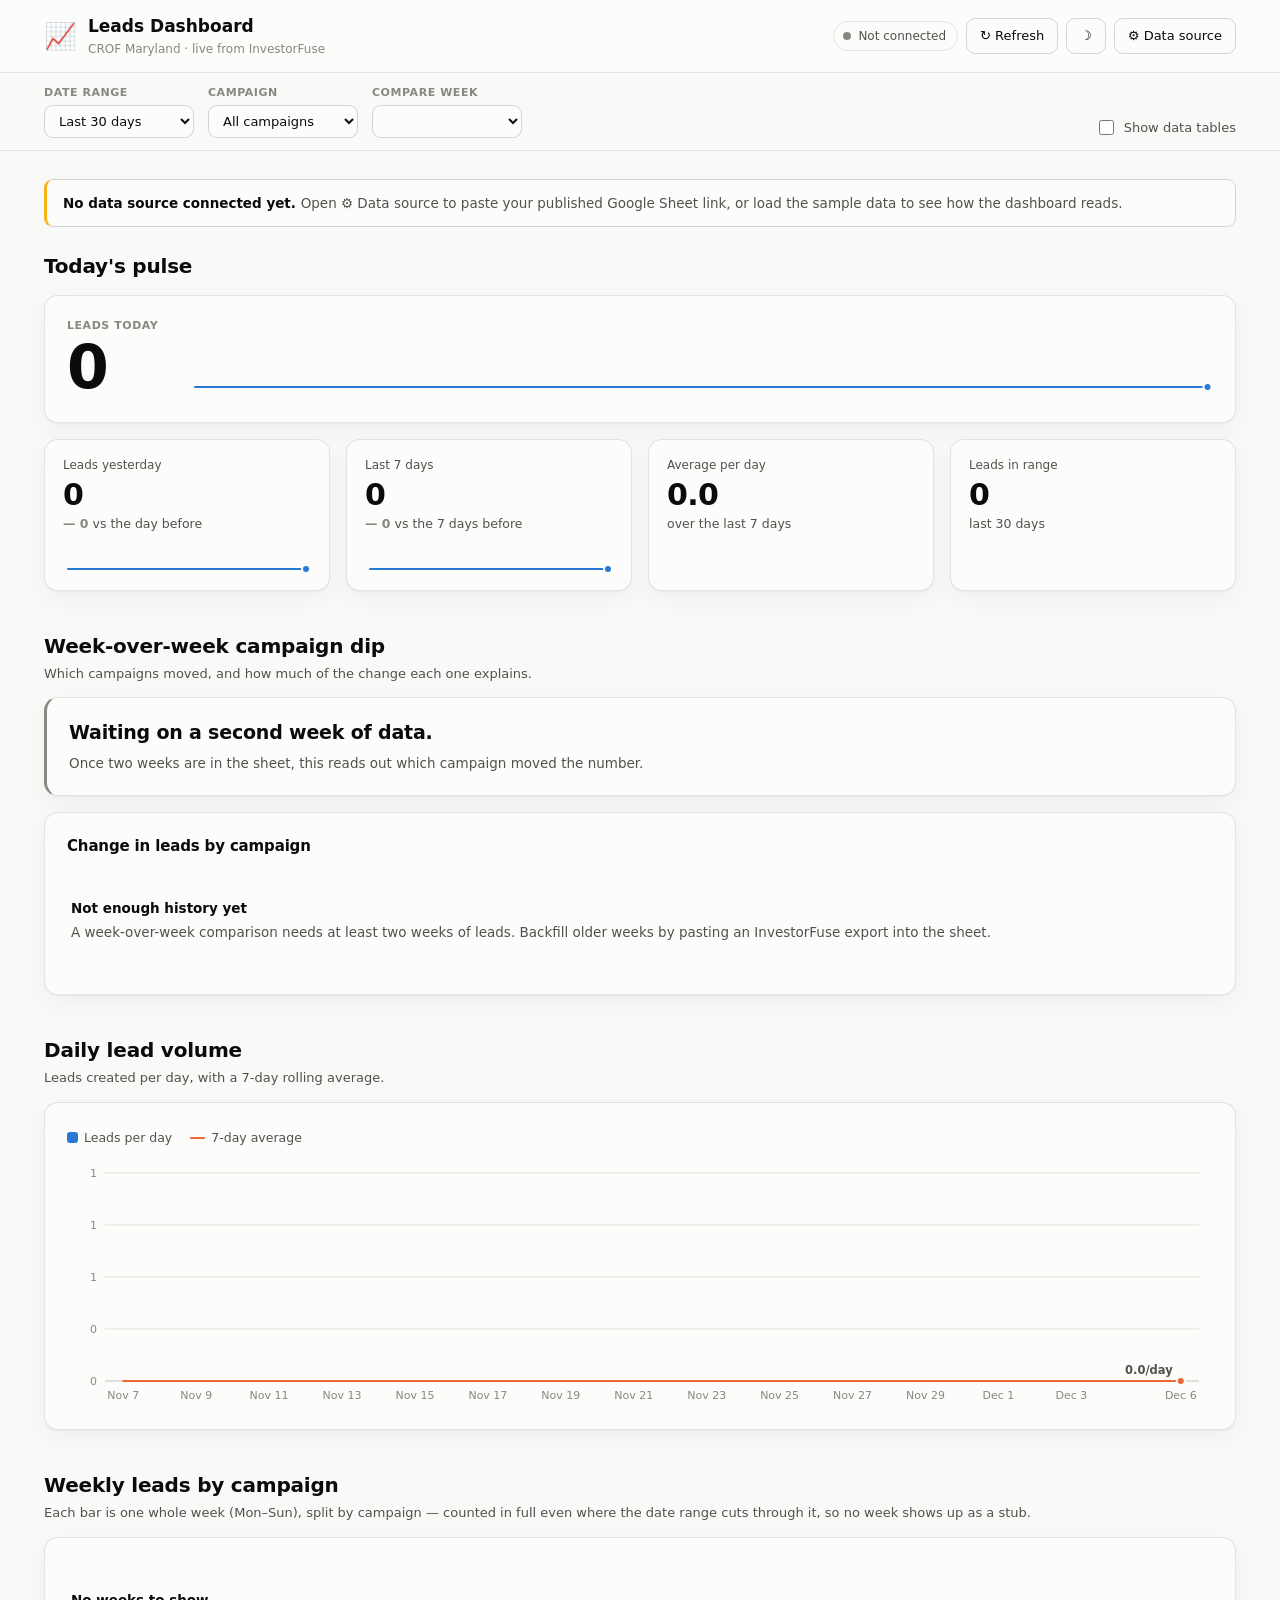
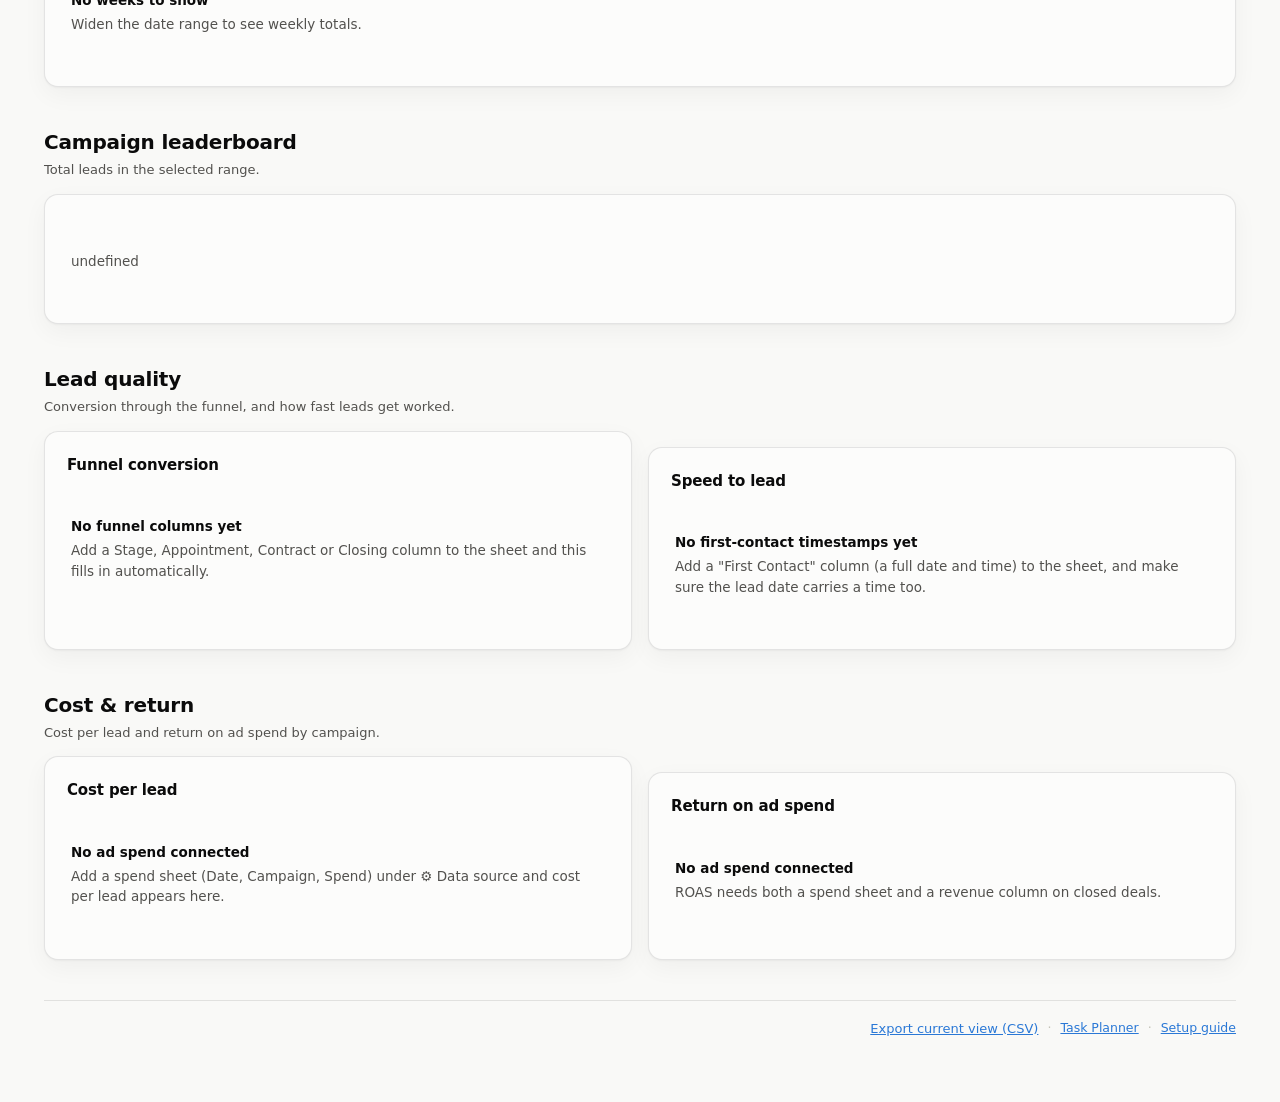
==== leads.html @ 11bb252b "Add live leads dashboard with week-over-week campaign dip analysis A standalone, presentation-ready " ====
<!DOCTYPE html>
<html lang="en">
<head>
<meta charset="UTF-8">
<meta name="viewport" content="width=device-width, initial-scale=1.0">
<title>Leads Dashboard — CROF Maryland</title>
<link rel="icon" href="data:image/svg+xml,<svg xmlns='http://www.w3.org/2000/svg' viewBox='0 0 100 100'><text y='.9em' font-size='90'>📈</text></svg>">
<link rel="stylesheet" href="leads.css">
</head>
<body>

<header class="topbar">
  <div class="topbar-inner">
    <div class="brand">
      <span class="brand-mark">📈</span>
      <span class="brand-text">
        <span class="brand-name">Leads Dashboard</span>
        <span class="brand-sub">CROF Maryland &middot; live from InvestorFuse</span>
      </span>
    </div>

    <div class="topbar-actions">
      <div class="live-pill" id="livePill" title="Data freshness">
        <span class="live-dot" id="liveDot" aria-hidden="true"></span>
        <span class="live-text" id="liveText">Connecting&hellip;</span>
      </div>
      <button class="btn btn-ghost" id="btnRefresh" title="Refresh now">&#8635; Refresh</button>
      <button class="btn btn-ghost" id="btnTheme" title="Toggle light / dark" aria-label="Toggle light or dark theme">&#9789;</button>
      <button class="btn btn-ghost" id="btnSettings" title="Data source settings">&#9881; Data source</button>
    </div>
  </div>
</header>

<!-- ══ One filter row, scoping everything below it ══ -->
<div class="filterbar">
  <div class="filterbar-inner">
    <label class="field">
      <span class="field-label">Date range</span>
      <select id="fltRange">
        <option value="7">Last 7 days</option>
        <option value="30" selected>Last 30 days</option>
        <option value="90">Last 90 days</option>
        <option value="mtd">Month to date</option>
        <option value="all">All time</option>
      </select>
    </label>

    <label class="field">
      <span class="field-label">Campaign</span>
      <select id="fltCampaign">
        <option value="__all__">All campaigns</option>
      </select>
    </label>

    <label class="field">
      <span class="field-label">Compare week</span>
      <select id="fltWeek"></select>
    </label>

    <div class="filterbar-spacer"></div>

    <label class="switch">
      <input type="checkbox" id="fltTables">
      <span>Show data tables</span>
    </label>
  </div>
</div>

<main class="wrap" id="main">

  <!-- ══ Banner for empty / demo / error states ══ -->
  <div class="notice" id="notice" hidden></div>

  <!-- ══ Headline + KPI row ══ -->
  <section class="section" aria-labelledby="h-pulse">
    <div class="section-head">
      <h2 class="section-title" id="h-pulse">Today's pulse</h2>
      <p class="section-note" id="pulseRange"></p>
    </div>

    <div class="hero-card card">
      <div class="hero-figure">
        <span class="hero-label">Leads today</span>
        <span class="hero-value" id="heroToday">&mdash;</span>
        <span class="hero-delta" id="heroDelta"></span>
      </div>
      <div class="hero-spark" id="heroSpark" aria-hidden="true"></div>
    </div>

    <div class="kpi-row" id="kpiRow"></div>
  </section>

  <!-- ══ THE core module: which campaign caused the dip ══ -->
  <section class="section" aria-labelledby="h-dip">
    <div class="section-head">
      <h2 class="section-title" id="h-dip">Week-over-week campaign dip</h2>
      <p class="section-note">Which campaigns moved, and how much of the change each one explains.</p>
    </div>

    <div class="card verdict-card" id="verdictCard">
      <p class="verdict" id="verdict">&mdash;</p>
      <p class="verdict-sub" id="verdictSub"></p>
    </div>

    <div class="card">
      <div class="card-head">
        <h3 class="card-title">Change in leads by campaign</h3>
        <p class="card-note" id="dipChartNote"></p>
      </div>
      <div class="chart" id="dipChart"></div>
      <div class="table-view" id="dipTable" hidden></div>
    </div>
  </section>

  <!-- ══ Daily volume ══ -->
  <section class="section" aria-labelledby="h-daily">
    <div class="section-head">
      <h2 class="section-title" id="h-daily">Daily lead volume</h2>
      <p class="section-note">Leads created per day, with a 7-day rolling average.</p>
    </div>
    <div class="card">
      <div class="chart" id="dailyChart"></div>
      <div class="table-view" id="dailyTable" hidden></div>
    </div>
  </section>

  <!-- ══ Weekly by campaign ══ -->
  <section class="section" aria-labelledby="h-weekly">
    <div class="section-head">
      <h2 class="section-title" id="h-weekly">Weekly leads by campaign</h2>
      <p class="section-note">Each bar is one whole week (Mon&ndash;Sun), split by campaign &mdash; counted in full even where the date range cuts through it, so no week shows up as a stub.</p>
    </div>
    <div class="card">
      <div class="chart" id="weeklyChart"></div>
      <div class="table-view" id="weeklyTable" hidden></div>
    </div>
  </section>

  <!-- ══ Campaign leaderboard ══ -->
  <section class="section" aria-labelledby="h-board">
    <div class="section-head">
      <h2 class="section-title" id="h-board">Campaign leaderboard</h2>
      <p class="section-note">Total leads in the selected range.</p>
    </div>
    <div class="card">
      <div class="chart" id="boardChart"></div>
      <div class="table-view" id="boardTable" hidden></div>
    </div>
  </section>

  <!-- ══ Funnel + speed to lead ══ -->
  <section class="section" aria-labelledby="h-quality">
    <div class="section-head">
      <h2 class="section-title" id="h-quality">Lead quality</h2>
      <p class="section-note">Conversion through the funnel, and how fast leads get worked.</p>
    </div>
    <div class="grid-2">
      <div class="card">
        <div class="card-head">
          <h3 class="card-title">Funnel conversion</h3>
          <p class="card-note" id="funnelNote"></p>
        </div>
        <div class="chart" id="funnelChart"></div>
        <div class="table-view" id="funnelTable" hidden></div>
      </div>
      <div class="card">
        <div class="card-head">
          <h3 class="card-title">Speed to lead</h3>
          <p class="card-note" id="speedNote"></p>
        </div>
        <div class="chart" id="speedChart"></div>
        <div class="table-view" id="speedTable" hidden></div>
      </div>
    </div>
  </section>

  <!-- ══ Spend / CPL / ROAS ══ -->
  <section class="section" aria-labelledby="h-spend">
    <div class="section-head">
      <h2 class="section-title" id="h-spend">Cost &amp; return</h2>
      <p class="section-note">Cost per lead and return on ad spend by campaign.</p>
    </div>
    <div class="grid-2">
      <div class="card">
        <div class="card-head">
          <h3 class="card-title">Cost per lead</h3>
          <p class="card-note" id="cplNote"></p>
        </div>
        <div class="chart" id="cplChart"></div>
        <div class="table-view" id="cplTable" hidden></div>
      </div>
      <div class="card">
        <div class="card-head">
          <h3 class="card-title">Return on ad spend</h3>
          <p class="card-note" id="roasNote"></p>
        </div>
        <div class="chart" id="roasChart"></div>
        <div class="table-view" id="roasTable" hidden></div>
      </div>
    </div>
  </section>

  <footer class="pagefoot">
    <p id="footStatus"></p>
    <p class="pagefoot-links">
      <button class="linkbtn" id="btnExport">Export current view (CSV)</button>
      <span class="dot-sep">&middot;</span>
      <a href="index.html">Task Planner</a>
      <span class="dot-sep">&middot;</span>
      <a href="LEADS-SETUP.md">Setup guide</a>
    </p>
  </footer>
</main>

<!-- ══ Tooltip (single instance, moved around) ══ -->
<div class="tooltip" id="tooltip" role="status" aria-live="polite" hidden></div>

<!-- ══ Settings dialog ══ -->
<div class="modal-back" id="settingsBack" hidden>
  <div class="modal" role="dialog" aria-modal="true" aria-labelledby="setTitle">
    <div class="modal-head">
      <h2 id="setTitle">Data source</h2>
      <button class="btn btn-ghost" id="btnCloseSettings" aria-label="Close">&times;</button>
    </div>

    <div class="modal-body">
      <p class="help">
        Leads flow <strong>InvestorFuse &rarr; Zapier &rarr; Google Sheet &rarr; this page</strong>.
        Publish the sheet (<em>File &rarr; Share &rarr; Publish to web &rarr; CSV</em>) and paste the link below.
        Full steps are in the <a href="LEADS-SETUP.md">setup guide</a>.
      </p>

      <label class="field field-block">
        <span class="field-label">Leads sheet &mdash; published CSV link</span>
        <input type="url" id="setSheet" placeholder="https://docs.google.com/spreadsheets/d/e/2PACX-.../pub?gid=0&amp;single=true&amp;output=csv">
      </label>

      <label class="field field-block">
        <span class="field-label">Ad spend sheet &mdash; published CSV link <span class="opt">(optional, powers CPL &amp; ROAS)</span></span>
        <input type="url" id="setSpend" placeholder="Leave blank until you have a spend sheet">
      </label>

      <label class="field field-block">
        <span class="field-label">Auto-refresh</span>
        <select id="setRefresh">
          <option value="30">Every 30 seconds</option>
          <option value="60" selected>Every minute</option>
          <option value="300">Every 5 minutes</option>
          <option value="0">Off</option>
        </select>
      </label>

      <details class="details">
        <summary>Paste CSV manually instead</summary>
        <p class="help">For a one-off InvestorFuse export, or to backfill history. Paste the whole CSV including its header row.</p>
        <textarea id="setPaste" rows="6" placeholder="Date,Campaign,Lead Name,Stage&#10;2026-08-10,SEO CRMD,Jane Doe,New Lead"></textarea>
      </details>

      <div class="modal-actions">
        <button class="btn btn-primary" id="btnSaveSettings">Save &amp; reload data</button>
        <button class="btn btn-ghost" id="btnDemo">Load sample data</button>
        <button class="btn btn-ghost" id="btnClear">Clear</button>
      </div>

      <p class="help tiny" id="setDiag"></p>
    </div>
  </div>
</div>

<script src="leads.js"></script>
</body>
</html>
---- leads.css ----
/* ═══════════════════════════════════════════════════════════
   Leads Dashboard — styles
   Palette: validated categorical/ordinal/status sets.
   Light values live on bare :root; dark values are redefined
   under BOTH prefers-color-scheme and [data-theme="dark"] so
   the toggle wins in either direction.
   ═══════════════════════════════════════════════════════════ */

:root {
  color-scheme: light;

  /* chrome & ink */
  --surface-1:      #fcfcfb;   /* chart / card surface */
  --page:           #f9f9f7;
  --text-primary:   #0b0b0b;
  --text-secondary: #52514e;
  --text-muted:     #898781;
  --gridline:       #e1e0d9;
  --baseline:       #c3c2b7;
  --border:         rgba(11, 11, 11, 0.10);
  --border-strong:  rgba(11, 11, 11, 0.16);
  --wash:           rgba(11, 11, 11, 0.04);
  --success-text:   #006300;

  /* categorical slots — fixed order, never cycled */
  --series-1: #2a78d6;  /* blue    */
  --series-2: #eb6834;  /* orange  */
  --series-3: #1baf7a;  /* aqua    */
  --series-4: #eda100;  /* yellow  */
  --series-5: #e87ba4;  /* magenta */
  --series-6: #008300;  /* green   */
  --series-7: #4a3aa7;  /* violet  */
  --series-8: #e34948;  /* red     */
  --series-other: #898781;

  /* ordinal ramp (funnel stages) — one hue, monotone lightness */
  --ord-1: #86b6ef;
  --ord-2: #5598e7;
  --ord-3: #2a78d6;
  --ord-4: #1c5cab;
  --ord-5: #104281;

  /* diverging pair for week-over-week Δ (warm/cool + neutral middle) */
  --div-up:   #2a78d6;
  --div-down: #e34948;
  --div-mid:  #f0efec;

  /* status — reserved, never used for a series */
  --status-good:     #0ca30c;
  --status-warning:  #fab219;
  --status-serious:  #ec835a;
  --status-critical: #d03b3b;

  --radius: 14px;
  --radius-sm: 9px;
  --shadow: 0 1px 2px rgba(11, 11, 11, 0.04), 0 8px 24px rgba(11, 11, 11, 0.045);
  --font: system-ui, -apple-system, "Segoe UI", Roboto, sans-serif;
}

/* dark values — OS setting (loses to an explicit light stamp) */
@media (prefers-color-scheme: dark) {
  :root:where(:not([data-theme="light"])) {
    color-scheme: dark;
    --surface-1:      #1a1a19;
    --page:           #0d0d0d;
    --text-primary:   #ffffff;
    --text-secondary: #c3c2b7;
    --text-muted:     #898781;
    --gridline:       #2c2c2a;
    --baseline:       #383835;
    --border:         rgba(255, 255, 255, 0.10);
    --border-strong:  rgba(255, 255, 255, 0.17);
    --wash:           rgba(255, 255, 255, 0.05);
    --success-text:   #0ca30c;

    --series-1: #3987e5;
    --series-2: #d95926;
    --series-3: #199e70;
    --series-4: #c98500;
    --series-5: #d55181;
    --series-6: #008300;
    --series-7: #9085e9;
    --series-8: #e66767;

    --ord-1: #9ec5f4;
    --ord-2: #6da7ec;
    --ord-3: #3987e5;
    --ord-4: #256abf;
    --ord-5: #184f95;

    --div-up:   #3987e5;
    --div-down: #e66767;
    --div-mid:  #383835;

    --shadow: 0 1px 2px rgba(0, 0, 0, 0.4), 0 8px 24px rgba(0, 0, 0, 0.35);
  }
}

/* dark values — explicit toggle (wins over OS light) */
:root[data-theme="dark"] {
  color-scheme: dark;
  --surface-1:      #1a1a19;
  --page:           #0d0d0d;
  --text-primary:   #ffffff;
  --text-secondary: #c3c2b7;
  --text-muted:     #898781;
  --gridline:       #2c2c2a;
  --baseline:       #383835;
  --border:         rgba(255, 255, 255, 0.10);
  --border-strong:  rgba(255, 255, 255, 0.17);
  --wash:           rgba(255, 255, 255, 0.05);
  --success-text:   #0ca30c;

  --series-1: #3987e5;
  --series-2: #d95926;
  --series-3: #199e70;
  --series-4: #c98500;
  --series-5: #d55181;
  --series-6: #008300;
  --series-7: #9085e9;
  --series-8: #e66767;

  --ord-1: #9ec5f4;
  --ord-2: #6da7ec;
  --ord-3: #3987e5;
  --ord-4: #256abf;
  --ord-5: #184f95;

  --div-up:   #3987e5;
  --div-down: #e66767;
  --div-mid:  #383835;

  --shadow: 0 1px 2px rgba(0, 0, 0, 0.4), 0 8px 24px rgba(0, 0, 0, 0.35);
}

* { box-sizing: border-box; }

html, body {
  margin: 0;
  padding: 0;
  background: var(--page);
  color: var(--text-primary);
  font-family: var(--font);
  line-height: 1.5;
  -webkit-font-smoothing: antialiased;
}

h1, h2, h3 { margin: 0; font-weight: 600; letter-spacing: -0.01em; }
p { margin: 0; }
a { color: var(--series-1); }

/* ── Top bar ─────────────────────────────────────────────── */
.topbar {
  position: sticky;
  top: 0;
  z-index: 40;
  background: var(--surface-1);
  border-bottom: 1px solid var(--border);
}
.topbar-inner {
  max-width: 1240px;
  margin: 0 auto;
  padding: 14px 24px;
  display: flex;
  align-items: center;
  gap: 16px;
  flex-wrap: wrap;
}
.brand { display: flex; align-items: center; gap: 12px; margin-right: auto; }
.brand-mark { font-size: 26px; line-height: 1; }
.brand-text { display: flex; flex-direction: column; }
.brand-name { font-size: 17px; font-weight: 600; }
.brand-sub { font-size: 12px; color: var(--text-muted); }
.topbar-actions { display: flex; align-items: center; gap: 8px; flex-wrap: wrap; }

.live-pill {
  display: inline-flex;
  align-items: center;
  gap: 7px;
  padding: 5px 11px 5px 9px;
  border: 1px solid var(--border);
  border-radius: 999px;
  font-size: 12px;
  color: var(--text-secondary);
  white-space: nowrap;
}
.live-dot {
  width: 8px; height: 8px;
  border-radius: 50%;
  background: var(--text-muted);
  flex: none;
}
.live-pill[data-state="live"]   .live-dot { background: var(--status-good); }
.live-pill[data-state="stale"]  .live-dot { background: var(--status-warning); }
.live-pill[data-state="error"]  .live-dot { background: var(--status-critical); }
.live-pill[data-state="demo"]   .live-dot { background: var(--series-7); }
.live-pill[data-state="live"] .live-dot { animation: pulse 2.4s ease-in-out infinite; }
@keyframes pulse {
  0%, 100% { opacity: 1; }
  50% { opacity: 0.35; }
}
@media (prefers-reduced-motion: reduce) {
  .live-pill[data-state="live"] .live-dot { animation: none; }
}

/* ── Buttons & controls ──────────────────────────────────── */
.btn {
  font: inherit;
  font-size: 13px;
  padding: 7px 13px;
  border-radius: var(--radius-sm);
  border: 1px solid var(--border-strong);
  background: var(--surface-1);
  color: var(--text-primary);
  cursor: pointer;
  white-space: nowrap;
}
.btn:hover { background: var(--wash); }
.btn:focus-visible { outline: 2px solid var(--series-1); outline-offset: 2px; }
.btn-primary {
  background: var(--series-1);
  border-color: var(--series-1);
  color: #fff;
  font-weight: 500;
}
.btn-primary:hover { filter: brightness(1.07); background: var(--series-1); }
.btn-ghost { background: transparent; }

.linkbtn {
  font: inherit;
  font-size: 13px;
  background: none;
  border: none;
  padding: 0;
  color: var(--series-1);
  cursor: pointer;
  text-decoration: underline;
}

/* ── Filter bar ──────────────────────────────────────────── */
.filterbar {
  position: sticky;
  top: 63px;
  z-index: 30;
  background: var(--page);
  border-bottom: 1px solid var(--border);
}
.filterbar-inner {
  max-width: 1240px;
  margin: 0 auto;
  padding: 12px 24px;
  display: flex;
  align-items: flex-end;
  gap: 14px;
  flex-wrap: wrap;
}
.filterbar-spacer { flex: 1 1 auto; }

.field { display: flex; flex-direction: column; gap: 4px; }
.field-block { display: block; margin-bottom: 14px; }
.field-block > .field-label { display: block; margin-bottom: 5px; }
.field-label {
  font-size: 11px;
  font-weight: 600;
  letter-spacing: 0.05em;
  text-transform: uppercase;
  color: var(--text-muted);
}
.opt { font-weight: 400; text-transform: none; letter-spacing: 0; }

select, input[type="url"], textarea {
  font: inherit;
  font-size: 13px;
  padding: 7px 10px;
  border-radius: var(--radius-sm);
  border: 1px solid var(--border-strong);
  background: var(--surface-1);
  color: var(--text-primary);
  min-width: 150px;
}
input[type="url"], textarea { width: 100%; }
textarea { font-family: ui-monospace, "SF Mono", Menlo, monospace; font-size: 12px; resize: vertical; }
select:focus-visible, input:focus-visible, textarea:focus-visible {
  outline: 2px solid var(--series-1);
  outline-offset: 1px;
}

.switch { display: inline-flex; align-items: center; gap: 7px; font-size: 13px; color: var(--text-secondary); cursor: pointer; }
.switch input { accent-color: var(--series-1); width: 15px; height: 15px; }

/* ── Layout ──────────────────────────────────────────────── */
.wrap { max-width: 1240px; margin: 0 auto; padding: 28px 24px 64px; }
.section { margin-bottom: 40px; }
.section-head { margin-bottom: 14px; }
.section-title { font-size: 20px; }
.section-note { font-size: 13px; color: var(--text-secondary); margin-top: 3px; }

.card {
  background: var(--surface-1);
  border: 1px solid var(--border);
  border-radius: var(--radius);
  padding: 22px;
  box-shadow: var(--shadow);
}
.card + .card { margin-top: 16px; }
.card-head { margin-bottom: 10px; }
.card-title { font-size: 15px; }
.card-note { font-size: 12.5px; color: var(--text-secondary); margin-top: 2px; }

.grid-2 {
  display: grid;
  /* min() keeps the track from forcing page-level overflow on narrow screens */
  grid-template-columns: repeat(auto-fit, minmax(min(400px, 100%), 1fr));
  gap: 16px;
}

/* ── Notice banner ───────────────────────────────────────── */
.notice {
  border: 1px solid var(--border-strong);
  border-left: 3px solid var(--series-7);
  background: var(--surface-1);
  border-radius: var(--radius-sm);
  padding: 13px 16px;
  font-size: 13.5px;
  color: var(--text-secondary);
  margin-bottom: 24px;
}
.notice strong { color: var(--text-primary); }
.notice[data-tone="error"] { border-left-color: var(--status-critical); }
.notice[data-tone="warn"]  { border-left-color: var(--status-warning); }

/* ── Hero figure ─────────────────────────────────────────── */
.hero-card {
  display: flex;
  align-items: center;
  gap: 32px;
  flex-wrap: wrap;
  margin-bottom: 16px;
}
.hero-figure { display: flex; flex-direction: column; gap: 2px; }
.hero-label {
  font-size: 11px;
  font-weight: 600;
  letter-spacing: 0.05em;
  text-transform: uppercase;
  color: var(--text-muted);
}
.hero-value {
  font-size: 60px;
  font-weight: 600;
  line-height: 1.02;
  letter-spacing: -0.03em;
  /* proportional figures on purpose — tabular looks loose at display size */
}
.hero-delta { font-size: 13.5px; color: var(--text-secondary); }
.hero-spark { flex: 1 1 320px; min-width: 240px; }

/* ── KPI tiles ───────────────────────────────────────────── */
.kpi-row {
  display: grid;
  grid-template-columns: repeat(auto-fit, minmax(210px, 1fr));
  gap: 16px;
}
.kpi {
  background: var(--surface-1);
  border: 1px solid var(--border);
  border-radius: var(--radius);
  padding: 16px 18px;
  box-shadow: var(--shadow);
  display: flex;
  flex-direction: column;
  gap: 4px;
}
.kpi-label { font-size: 12px; color: var(--text-secondary); }
.kpi-value { font-size: 30px; font-weight: 600; line-height: 1.1; letter-spacing: -0.02em; }
.kpi-delta { font-size: 12.5px; color: var(--text-secondary); display: flex; align-items: center; gap: 5px; }
.kpi-spark { margin-top: 6px; height: 30px; }

.delta-good { color: var(--success-text); font-weight: 600; }
.delta-bad  { color: var(--status-critical); font-weight: 600; }
.delta-flat { color: var(--text-muted); font-weight: 600; }

/* ── Verdict card (the dip headline) ─────────────────────── */
.verdict-card { border-left: 3px solid var(--series-1); }
.verdict-card[data-tone="down"] { border-left-color: var(--status-critical); }
.verdict-card[data-tone="up"]   { border-left-color: var(--status-good); }
.verdict-card[data-tone="flat"] { border-left-color: var(--text-muted); }
.verdict { font-size: 19px; font-weight: 600; line-height: 1.35; letter-spacing: -0.01em; }
.verdict-sub { font-size: 13.5px; color: var(--text-secondary); margin-top: 7px; }

/* ── Charts ──────────────────────────────────────────────── */
.chart { width: 100%; overflow-x: auto; }
.chart svg { display: block; max-width: 100%; height: auto; }
/* Sparklines never scroll — they scale down inside their tile. */
.kpi-spark svg, .hero-spark svg { display: block; width: 100%; height: auto; }
.chart-empty {
  padding: 30px 4px;
  font-size: 13.5px;
  color: var(--text-secondary);
}
.chart-empty strong { color: var(--text-primary); display: block; margin-bottom: 4px; font-weight: 600; }

.axis-text { font-size: 11px; fill: var(--text-muted); font-variant-numeric: tabular-nums; }
.axis-text-cat { font-size: 11.5px; fill: var(--text-secondary); font-variant-numeric: normal; }
.value-label { font-size: 11.5px; fill: var(--text-secondary); font-weight: 600; font-variant-numeric: tabular-nums; }
.value-label-strong { font-size: 11.5px; fill: var(--text-primary); font-weight: 600; font-variant-numeric: tabular-nums; }
.gridline { stroke: var(--gridline); stroke-width: 1; }
.baseline { stroke: var(--baseline); stroke-width: 1; }
.hitzone { fill: transparent; cursor: crosshair; }
.crosshair { stroke: var(--baseline); stroke-width: 1; pointer-events: none; }
.mark { transition: opacity 120ms ease; }
.mark-dim { opacity: 0.35; }

/* ── Legend ──────────────────────────────────────────────── */
.legend {
  display: flex;
  flex-wrap: wrap;
  gap: 8px 18px;
  margin: 4px 0 14px;
  font-size: 12.5px;
  color: var(--text-secondary);
}
.legend-item { display: inline-flex; align-items: center; gap: 6px; }
.legend-swatch { width: 11px; height: 11px; border-radius: 3px; flex: none; }
.legend-line { width: 15px; height: 2px; border-radius: 2px; flex: none; }

/* ── Table views (the accessible twin of every chart) ───── */
.table-view { margin-top: 18px; overflow-x: auto; }
.table-view table { border-collapse: collapse; width: 100%; font-size: 12.5px; }
.table-view caption {
  text-align: left;
  font-size: 11px;
  font-weight: 600;
  letter-spacing: 0.05em;
  text-transform: uppercase;
  color: var(--text-muted);
  padding-bottom: 8px;
}
.table-view th, .table-view td {
  text-align: right;
  padding: 7px 10px;
  border-bottom: 1px solid var(--gridline);
  font-variant-numeric: tabular-nums;
  white-space: nowrap;
}
.table-view th:first-child, .table-view td:first-child {
  text-align: left;
  font-variant-numeric: normal;
}
.table-view thead th {
  color: var(--text-muted);
  font-weight: 600;
  font-size: 11px;
  letter-spacing: 0.04em;
  text-transform: uppercase;
  border-bottom-color: var(--baseline);
}
.table-view tbody tr:hover { background: var(--wash); }
.cell-key { display: inline-flex; align-items: center; gap: 7px; }

/* status chip — icon + label, never colour alone */
.chip {
  display: inline-flex;
  align-items: center;
  gap: 4px;
  font-size: 11.5px;
  font-weight: 600;
  padding: 2px 8px 2px 6px;
  border-radius: 999px;
  border: 1px solid var(--border-strong);
  color: var(--text-primary);
  white-space: nowrap;
}
.chip-icon { font-size: 11px; line-height: 1; }
.chip[data-status="good"]     { border-color: var(--status-good); }
.chip[data-status="warning"]  { border-color: var(--status-warning); }
.chip[data-status="serious"]  { border-color: var(--status-serious); }
.chip[data-status="critical"] { border-color: var(--status-critical); }
.chip[data-status="neutral"]  { border-color: var(--border-strong); color: var(--text-secondary); }

/* ── Tooltip ─────────────────────────────────────────────── */
.tooltip {
  position: fixed;
  z-index: 90;
  pointer-events: none;
  background: var(--surface-1);
  border: 1px solid var(--border-strong);
  border-radius: var(--radius-sm);
  box-shadow: 0 6px 24px rgba(0, 0, 0, 0.16);
  padding: 9px 11px;
  font-size: 12.5px;
  max-width: 280px;
}
.tt-title { font-weight: 600; font-size: 12px; color: var(--text-secondary); margin-bottom: 5px; }
.tt-row { display: flex; align-items: baseline; gap: 8px; margin-top: 3px; }
.tt-key { width: 15px; height: 2px; border-radius: 2px; flex: none; align-self: center; }
.tt-val { font-weight: 600; color: var(--text-primary); font-variant-numeric: tabular-nums; }
.tt-name { color: var(--text-secondary); }

/* ── Refetch state: hold the frame, no skeleton flash ───── */
.wrap.is-refetching .card,
.wrap.is-refetching .kpi { opacity: 0.55; transition: opacity 160ms ease; }

/* ── Modal ───────────────────────────────────────────────── */
.modal-back[hidden] { display: none; }   /* [hidden] alone loses to display:flex below */
.modal-back {
  position: fixed;
  inset: 0;
  z-index: 100;
  background: rgba(11, 11, 11, 0.5);
  display: flex;
  align-items: flex-start;
  justify-content: center;
  padding: 40px 20px;
  overflow-y: auto;
}
.modal {
  background: var(--surface-1);
  border: 1px solid var(--border);
  border-radius: var(--radius);
  width: 100%;
  max-width: 620px;
  box-shadow: 0 20px 60px rgba(0, 0, 0, 0.3);
}
.modal-head {
  display: flex;
  align-items: center;
  justify-content: space-between;
  padding: 18px 22px;
  border-bottom: 1px solid var(--border);
}
.modal-head h2 { font-size: 17px; }
.modal-body { padding: 20px 22px 24px; }
.modal-actions { display: flex; gap: 9px; flex-wrap: wrap; margin-top: 8px; }
.help { font-size: 13px; color: var(--text-secondary); margin-bottom: 16px; }
.help.tiny { font-size: 12px; margin: 14px 0 0; }
.details { margin: 4px 0 18px; }
.details summary { font-size: 13px; color: var(--series-1); cursor: pointer; margin-bottom: 10px; }

/* ── Footer ──────────────────────────────────────────────── */
.pagefoot {
  border-top: 1px solid var(--border);
  padding-top: 18px;
  font-size: 12.5px;
  color: var(--text-muted);
  display: flex;
  justify-content: space-between;
  gap: 16px;
  flex-wrap: wrap;
}
.pagefoot-links { display: flex; align-items: center; gap: 9px; }
.dot-sep { color: var(--baseline); }

/* ── Print / forced colors: texture is the backup channel ─ */
@media print {
  .topbar, .filterbar, .topbar-actions, .pagefoot-links { display: none; }
  .card { break-inside: avoid; box-shadow: none; }
  .table-view { display: block !important; }
}

@media (max-width: 640px) {
  .hero-value { font-size: 46px; }
  .topbar-inner, .filterbar-inner, .wrap { padding-left: 16px; padding-right: 16px; }
  .filterbar { position: static; }
}
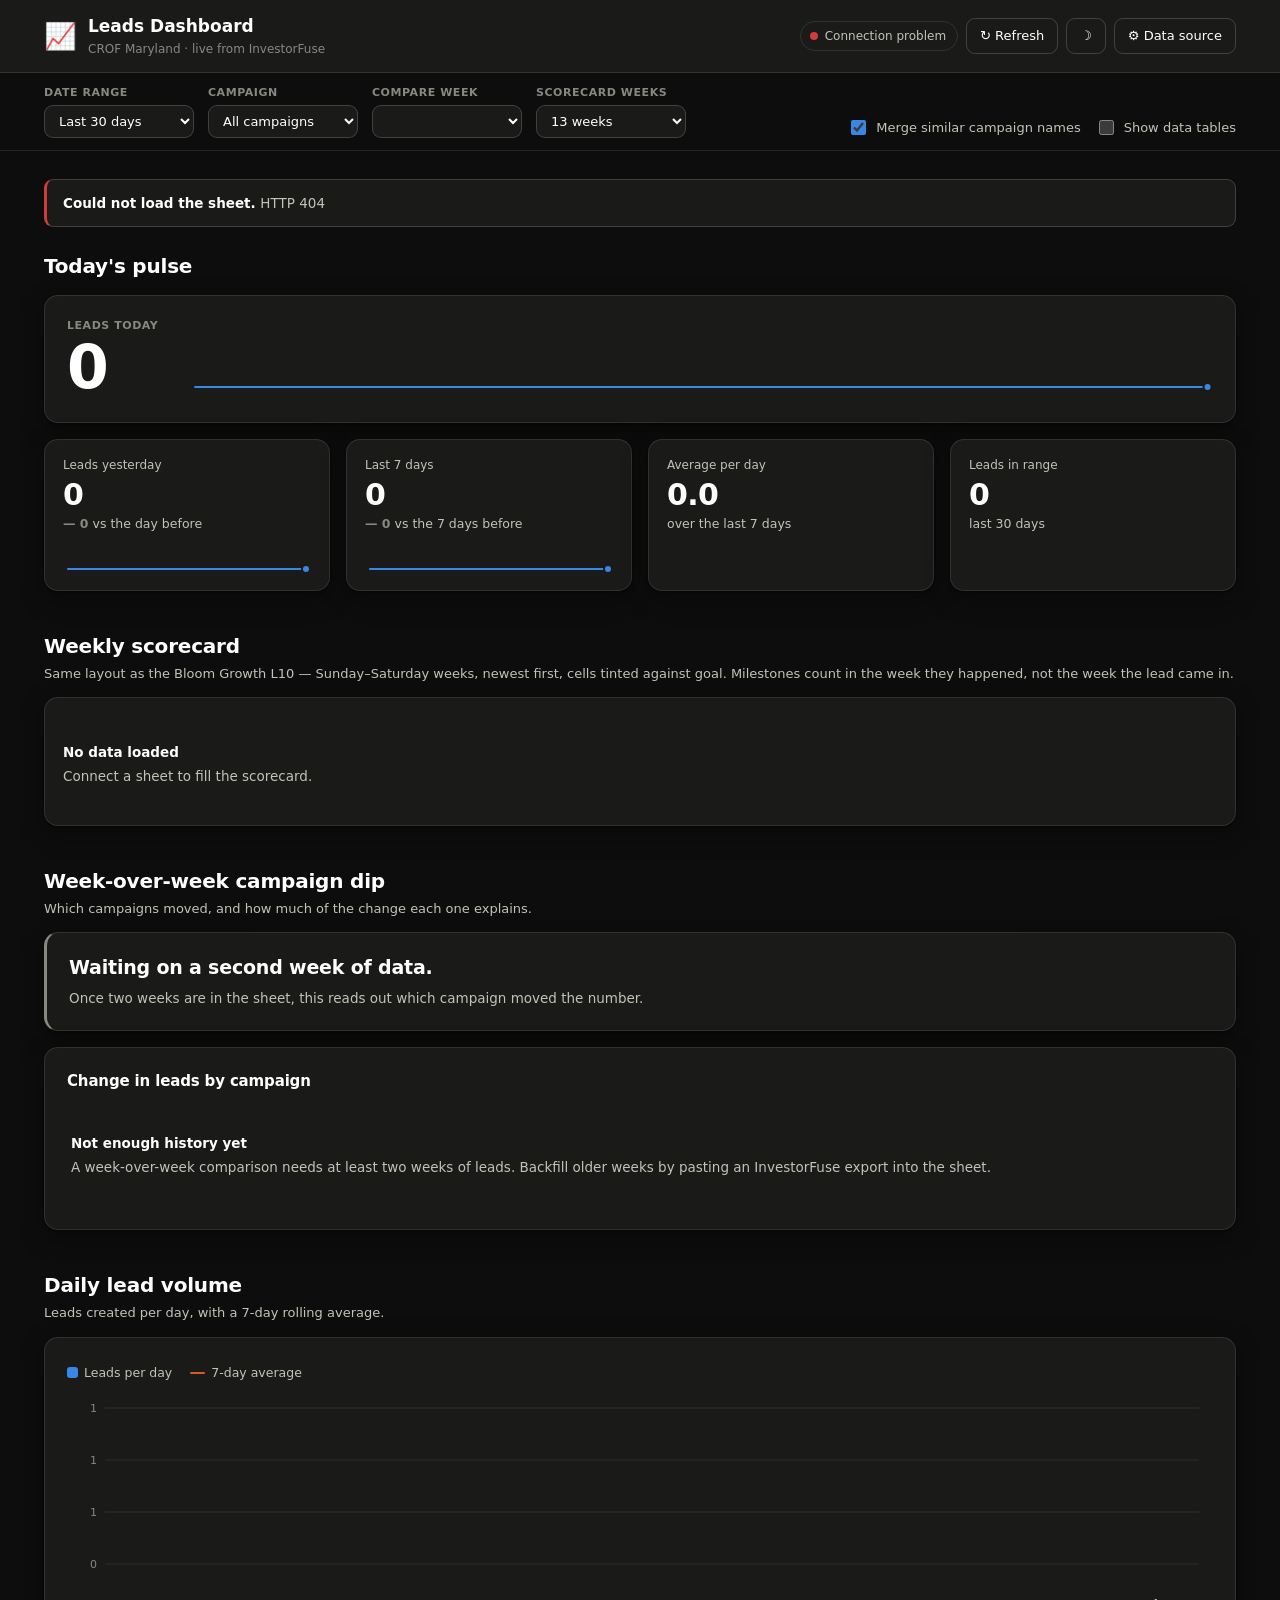
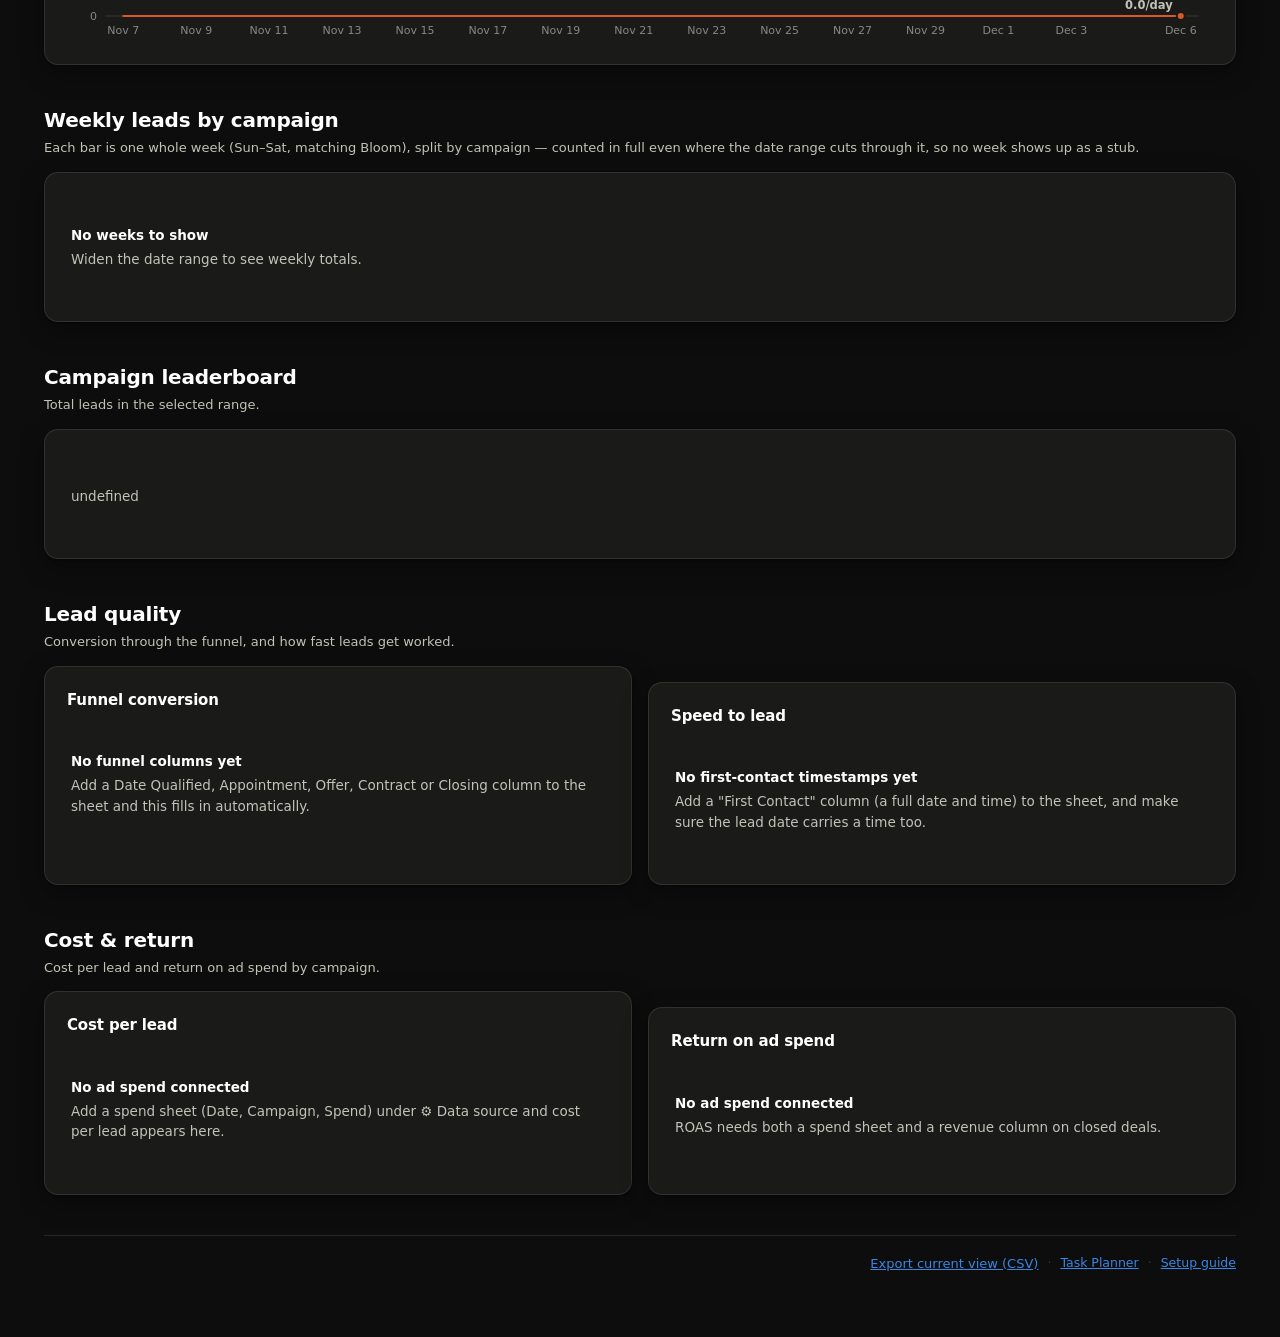
==== commit 6f68730e: "Add Bloom-format weekly scorecard and load the real CRM history Switches weeks from Monday-start to " ====
--- a/leads.html
+++ b/leads.html
@@ -57,7 +57,22 @@
       <select id="fltWeek"></select>
     </label>
 
+    <label class="field">
+      <span class="field-label">Scorecard weeks</span>
+      <select id="fltScoreWeeks">
+        <option value="8">8 weeks</option>
+        <option value="13" selected>13 weeks</option>
+        <option value="26">26 weeks</option>
+        <option value="52">52 weeks</option>
+      </select>
+    </label>
+
     <div class="filterbar-spacer"></div>
+
+    <label class="switch">
+      <input type="checkbox" id="fltMerge" checked>
+      <span>Merge similar campaign names</span>
+    </label>
 
     <label class="switch">
       <input type="checkbox" id="fltTables">
@@ -90,6 +105,20 @@
     <div class="kpi-row" id="kpiRow"></div>
   </section>
 
+  <!-- ══ Bloom-format weekly scorecard ══ -->
+  <section class="section" aria-labelledby="h-score">
+    <div class="section-head">
+      <h2 class="section-title" id="h-score">Weekly scorecard</h2>
+      <p class="section-note">
+        Same layout as the Bloom Growth L10 &mdash; Sunday&ndash;Saturday weeks, newest first, cells
+        tinted against goal. Milestones count in the week they happened, not the week the lead came in.
+      </p>
+    </div>
+    <div class="card card-flush">
+      <div class="score-wrap" id="scorecard"></div>
+    </div>
+  </section>
+
   <!-- ══ THE core module: which campaign caused the dip ══ -->
   <section class="section" aria-labelledby="h-dip">
     <div class="section-head">
@@ -128,7 +157,7 @@
   <section class="section" aria-labelledby="h-weekly">
     <div class="section-head">
       <h2 class="section-title" id="h-weekly">Weekly leads by campaign</h2>
-      <p class="section-note">Each bar is one whole week (Mon&ndash;Sun), split by campaign &mdash; counted in full even where the date range cuts through it, so no week shows up as a stub.</p>
+      <p class="section-note">Each bar is one whole week (Sun&ndash;Sat, matching Bloom), split by campaign &mdash; counted in full even where the date range cuts through it, so no week shows up as a stub.</p>
     </div>
     <div class="card">
       <div class="chart" id="weeklyChart"></div>
@@ -251,6 +280,12 @@
       </label>
 
       <details class="details">
+        <summary>Scorecard goals</summary>
+        <p class="help">Your numbers, not mine &mdash; these seed from the Bloom L10 where it showed a goal. Rates are entered as percentages.</p>
+        <div class="goal-grid" id="goalGrid"></div>
+      </details>
+
+      <details class="details">
         <summary>Paste CSV manually instead</summary>
         <p class="help">For a one-off InvestorFuse export, or to backfill history. Paste the whole CSV including its header row.</p>
         <textarea id="setPaste" rows="6" placeholder="Date,Campaign,Lead Name,Stage&#10;2026-08-10,SEO CRMD,Jane Doe,New Lead"></textarea>
--- a/leads.css
+++ b/leads.css
@@ -50,6 +50,13 @@
   --status-warning:  #fab219;
   --status-serious:  #ec835a;
   --status-critical: #d03b3b;
+
+  /* Scorecard cell tints. Chosen so the cell's own text clears 13:1 and so
+     good/critical differ in LIGHTNESS as well as hue — colour is never the
+     only cue (misses also carry a glyph). */
+  --score-good:     #cfe9d4;
+  --score-warning:  #fdeec4;
+  --score-critical: #f9ccd6;
 
   --radius: 14px;
   --radius-sm: 9px;
@@ -92,6 +99,10 @@
     --div-down: #e66767;
     --div-mid:  #383835;
 
+    --score-good:     #1c4a2a;
+    --score-warning:  #4d3d10;
+    --score-critical: #5a222c;
+
     --shadow: 0 1px 2px rgba(0, 0, 0, 0.4), 0 8px 24px rgba(0, 0, 0, 0.35);
   }
 }
@@ -130,6 +141,10 @@
   --div-down: #e66767;
   --div-mid:  #383835;
 
+  --score-good:     #1c4a2a;
+  --score-warning:  #4d3d10;
+  --score-critical: #5a222c;
+
   --shadow: 0 1px 2px rgba(0, 0, 0, 0.4), 0 8px 24px rgba(0, 0, 0, 0.35);
 }
 
@@ -477,6 +492,134 @@
 .chip[data-status="serious"]  { border-color: var(--status-serious); }
 .chip[data-status="critical"] { border-color: var(--status-critical); }
 .chip[data-status="neutral"]  { border-color: var(--border-strong); color: var(--text-secondary); }
+
+/* ── Bloom-format weekly scorecard ───────────────────────── */
+.card-flush { padding: 14px 14px 8px; }
+.score-wrap { overflow: auto; max-height: 78vh; }
+
+table.score {
+  border-collapse: separate;
+  border-spacing: 3px;          /* the surface gap, doing the separating */
+  font-size: 12.5px;
+  min-width: 100%;
+}
+table.score caption {
+  caption-side: top;
+  text-align: left;
+  font-size: 11.5px;
+  color: var(--text-muted);
+  padding: 4px 4px 12px;
+}
+
+table.score th,
+table.score td { padding: 0; font-weight: 400; }
+
+/* Frozen left block so KPI / Goal / Sum / Avg stay put while the weeks scroll.
+   The `left` offsets are MEASURED and assigned in leads.js — hard-coding them
+   here made the frozen block overlap the first week column, because the real
+   column widths depend on the text and on border-spacing. */
+.score-head-fixed,
+.score-kpi, .score-goal, .score-agg {
+  position: sticky;
+  background: var(--surface-1);
+  z-index: 2;
+}
+.score-head-fixed, .score-head-week { position: sticky; top: 0; z-index: 3; background: var(--surface-1); }
+.score-head-fixed { z-index: 4; }
+.score-kpi { min-width: 168px; }
+.score-head-fixed:nth-child(1) { min-width: 168px; }
+.score-goal, .score-head-fixed:nth-child(2) { min-width: 58px; }
+.score-agg,  .score-head-fixed:nth-child(3),
+.score-head-fixed:nth-child(4) { min-width: 50px; }
+
+.score-head-fixed,
+.score-head-week {
+  font-size: 10.5px;
+  font-weight: 600;
+  letter-spacing: 0.04em;
+  text-transform: uppercase;
+  color: var(--text-muted);
+  text-align: right;
+  padding: 4px 8px 10px;
+  white-space: nowrap;
+  vertical-align: bottom;
+}
+.score-head-fixed:nth-child(1) { text-align: left; }
+.score-head-week {
+  display: table-cell;
+  min-width: 62px;
+  text-transform: none;
+  letter-spacing: 0;
+  font-size: 11px;
+  text-align: center;
+}
+.score-head-week span { display: block; }
+.score-head-week2 { color: var(--text-muted); opacity: 0.72; }
+.score-head-note {
+  font-size: 9.5px;
+  font-weight: 600;
+  letter-spacing: 0.04em;
+  text-transform: uppercase;
+  color: var(--series-7);
+}
+.score-head-week.is-current { color: var(--text-secondary); }
+
+.score-kpi {
+  text-align: left;
+  padding: 0 14px 0 4px;
+  font-size: 13px;
+  color: var(--text-primary);
+  font-weight: 500;
+  white-space: nowrap;
+}
+.score-goal {
+  text-align: right;
+  padding-right: 14px;
+  color: var(--text-secondary);
+  font-variant-numeric: tabular-nums;
+  white-space: nowrap;
+}
+.score-agg {
+  text-align: right;
+  padding-right: 14px;
+  color: var(--text-secondary);
+  font-variant-numeric: tabular-nums;
+  white-space: nowrap;
+}
+
+/* The cells. Tint carries goal state; the number is always plain ink so the
+   value never depends on the colour, and misses also carry a glyph. */
+.score-cell {
+  position: relative;
+  height: 34px;
+  min-width: 62px;
+  border-radius: 7px;
+  text-align: center;
+  background: var(--wash);
+  color: var(--text-primary);
+  font-variant-numeric: tabular-nums;
+  font-weight: 600;
+}
+.score-val { font-size: 13px; }
+.score-flag {
+  position: absolute;
+  top: 2px;
+  right: 4px;
+  font-size: 9px;
+  font-weight: 700;
+  opacity: 0.75;
+  line-height: 1;
+}
+.score-cell[data-status="good"]     { background: var(--score-good); }
+.score-cell[data-status="warning"]  { background: var(--score-warning); }
+.score-cell[data-status="critical"] { background: var(--score-critical); }
+.score-cell.is-current {
+  background: transparent;
+  box-shadow: inset 0 0 0 1px var(--border-strong);
+  color: var(--text-secondary);
+  font-weight: 500;
+}
+.score-cell:hover { outline: 2px solid var(--series-1); outline-offset: -2px; }
 
 /* ── Tooltip ─────────────────────────────────────────────── */
 .tooltip {
@@ -537,6 +680,27 @@
 .details { margin: 4px 0 18px; }
 .details summary { font-size: 13px; color: var(--series-1); cursor: pointer; margin-bottom: 10px; }
 
+.goal-grid {
+  display: grid;
+  grid-template-columns: repeat(auto-fit, minmax(min(200px, 100%), 1fr));
+  gap: 10px 14px;
+  margin-bottom: 6px;
+}
+.goal-item { display: flex; align-items: center; justify-content: space-between; gap: 10px; }
+.goal-label { font-size: 12.5px; color: var(--text-secondary); }
+.goal-item input {
+  font: inherit;
+  font-size: 13px;
+  width: 78px;
+  padding: 5px 8px;
+  border-radius: var(--radius-sm);
+  border: 1px solid var(--border-strong);
+  background: var(--surface-1);
+  color: var(--text-primary);
+  text-align: right;
+  font-variant-numeric: tabular-nums;
+}
+
 /* ── Footer ──────────────────────────────────────────────── */
 .pagefoot {
   border-top: 1px solid var(--border);
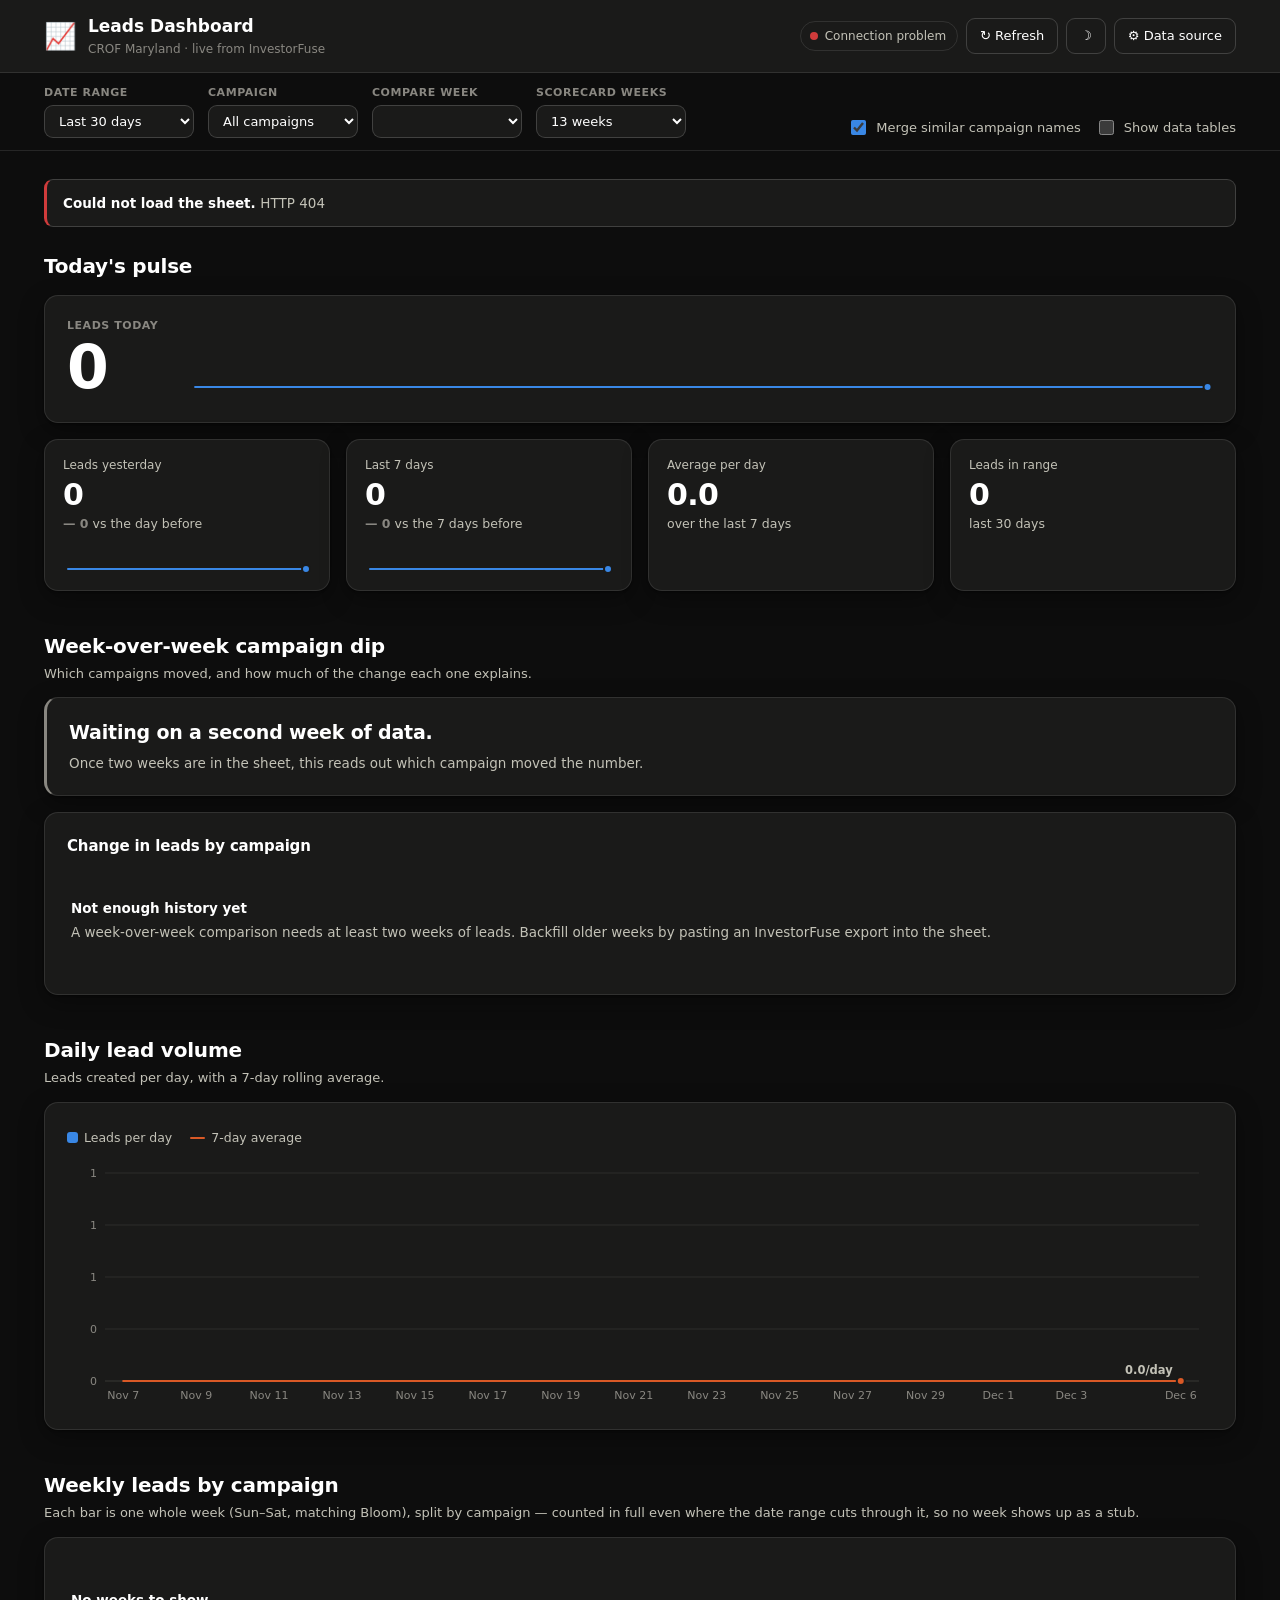
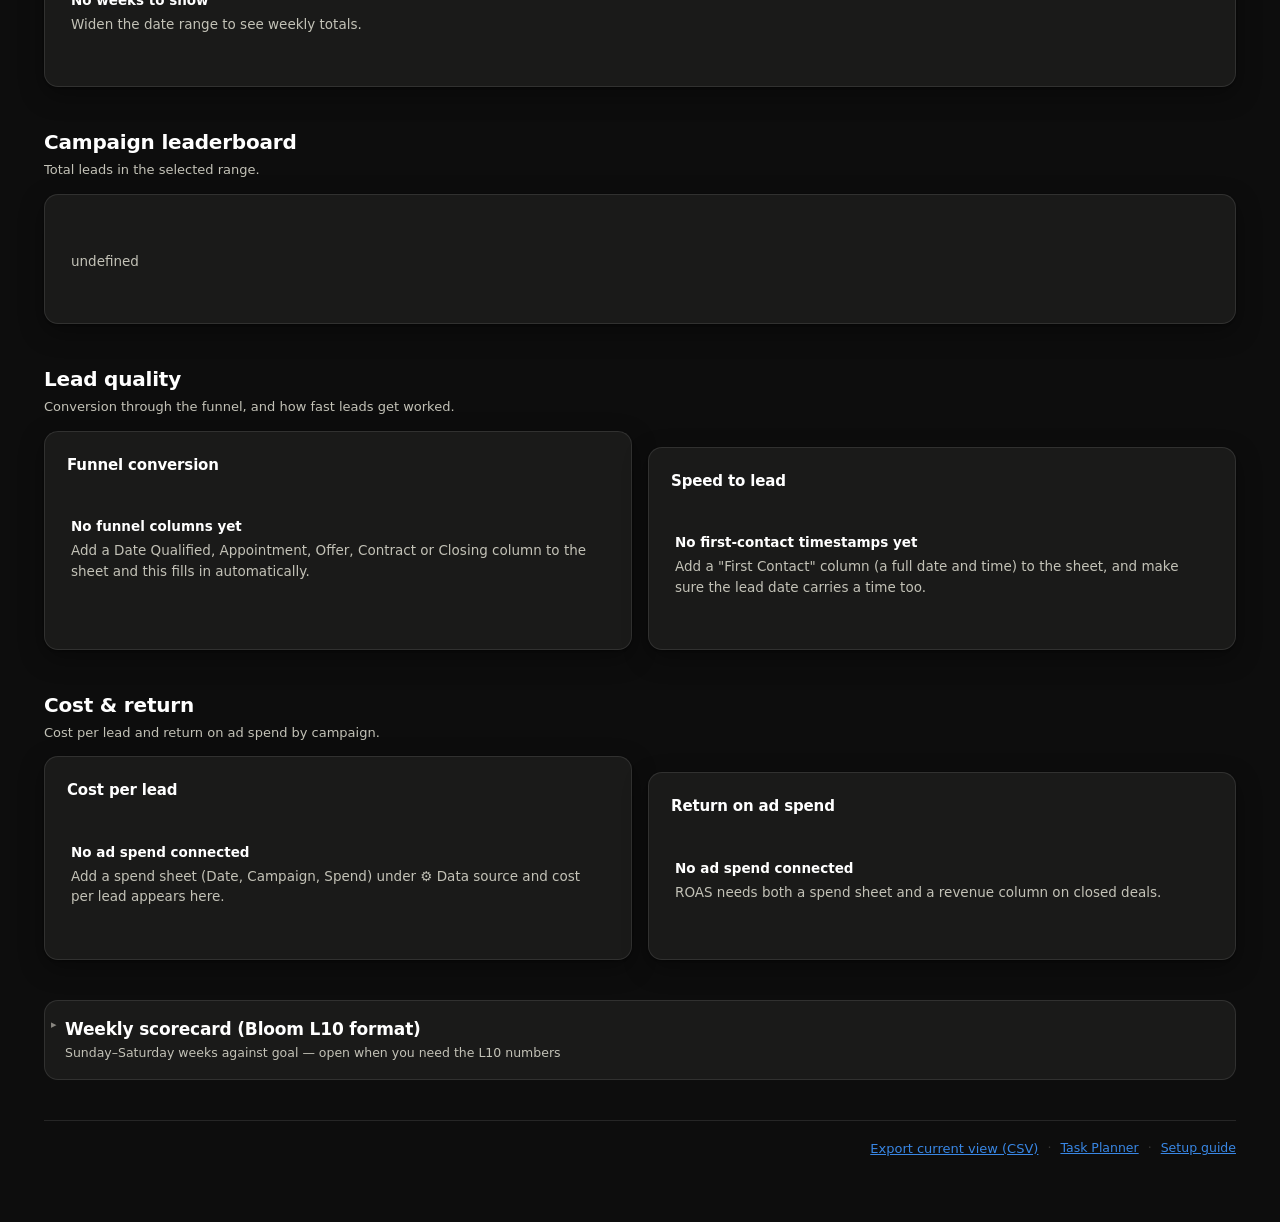
==== commit 120f6920: "Lead with the main dashboard, collapse the scorecard, prefer the fast sheet endpoint The original da" ====
--- a/leads.html
+++ b/leads.html
@@ -105,20 +105,6 @@
     <div class="kpi-row" id="kpiRow"></div>
   </section>
 
-  <!-- ══ Bloom-format weekly scorecard ══ -->
-  <section class="section" aria-labelledby="h-score">
-    <div class="section-head">
-      <h2 class="section-title" id="h-score">Weekly scorecard</h2>
-      <p class="section-note">
-        Same layout as the Bloom Growth L10 &mdash; Sunday&ndash;Saturday weeks, newest first, cells
-        tinted against goal. Milestones count in the week they happened, not the week the lead came in.
-      </p>
-    </div>
-    <div class="card card-flush">
-      <div class="score-wrap" id="scorecard"></div>
-    </div>
-  </section>
-
   <!-- ══ THE core module: which campaign caused the dip ══ -->
   <section class="section" aria-labelledby="h-dip">
     <div class="section-head">
@@ -227,6 +213,23 @@
         <div class="table-view" id="roasTable" hidden></div>
       </div>
     </div>
+  </section>
+
+  <!-- ══ Bloom-format weekly scorecard — kept, but out of the way ══ -->
+  <section class="section" aria-labelledby="h-score">
+    <details class="score-block" id="scoreBlock">
+      <summary class="score-summary">
+        <span class="score-summary-title" id="h-score">Weekly scorecard (Bloom L10 format)</span>
+        <span class="score-summary-note">Sunday&ndash;Saturday weeks against goal &mdash; open when you need the L10 numbers</span>
+      </summary>
+      <p class="section-note score-block-note">
+        Milestones count in the week they happened, not the week the lead came in.
+        Goals are editable under &#9881; Data source.
+      </p>
+      <div class="card card-flush">
+        <div class="score-wrap" id="scorecard"></div>
+      </div>
+    </details>
   </section>
 
   <footer class="pagefoot">
@@ -255,13 +258,17 @@
     <div class="modal-body">
       <p class="help">
         Leads flow <strong>InvestorFuse &rarr; Zapier &rarr; Google Sheet &rarr; this page</strong>.
-        Publish the sheet (<em>File &rarr; Share &rarr; Publish to web &rarr; CSV</em>) and paste the link below.
-        Full steps are in the <a href="LEADS-SETUP.md">setup guide</a>.
+        <br>
+        <strong>For the freshest data:</strong> set the sheet to <em>Share &rarr; Anyone with the link
+        &rarr; Viewer</em>, then paste its normal <code>/edit</code> link below &mdash; that route shows
+        new rows within seconds. A <em>Publish&nbsp;to&nbsp;web</em> CSV link also works, but Google
+        caches it for about five minutes. Full steps are in the
+        <a href="LEADS-SETUP.md">setup guide</a>.
       </p>
 
       <label class="field field-block">
-        <span class="field-label">Leads sheet &mdash; published CSV link</span>
-        <input type="url" id="setSheet" placeholder="https://docs.google.com/spreadsheets/d/e/2PACX-.../pub?gid=0&amp;single=true&amp;output=csv">
+        <span class="field-label">Leads sheet &mdash; paste the sheet link</span>
+        <input type="url" id="setSheet" placeholder="https://docs.google.com/spreadsheets/d/1AbC.../edit#gid=0">
       </label>
 
       <label class="field field-block">
--- a/leads.css
+++ b/leads.css
@@ -495,6 +495,38 @@
 
 /* ── Bloom-format weekly scorecard ───────────────────────── */
 .card-flush { padding: 14px 14px 8px; }
+
+/* Collapsed by default — the main dashboard leads the page; this is here for
+   when the L10 numbers are needed. */
+.score-block {
+  border: 1px solid var(--border);
+  border-radius: var(--radius);
+  background: var(--surface-1);
+  padding: 4px 6px;
+}
+.score-summary {
+  cursor: pointer;
+  padding: 12px 14px;
+  display: flex;
+  flex-direction: column;
+  gap: 2px;
+  border-radius: var(--radius-sm);
+  list-style: none;
+}
+.score-summary::-webkit-details-marker { display: none; }
+.score-summary::before {
+  content: "▸";
+  position: absolute;
+  margin-left: -14px;
+  color: var(--text-muted);
+  font-size: 11px;
+}
+.score-block[open] .score-summary::before { content: "▾"; }
+.score-summary:hover { background: var(--wash); }
+.score-summary:focus-visible { outline: 2px solid var(--series-1); outline-offset: 2px; }
+.score-summary-title { font-size: 17px; font-weight: 600; letter-spacing: -0.01em; }
+.score-summary-note { font-size: 12.5px; color: var(--text-secondary); }
+.score-block-note { padding: 2px 14px 12px; }
 .score-wrap { overflow: auto; max-height: 78vh; }
 
 table.score {
